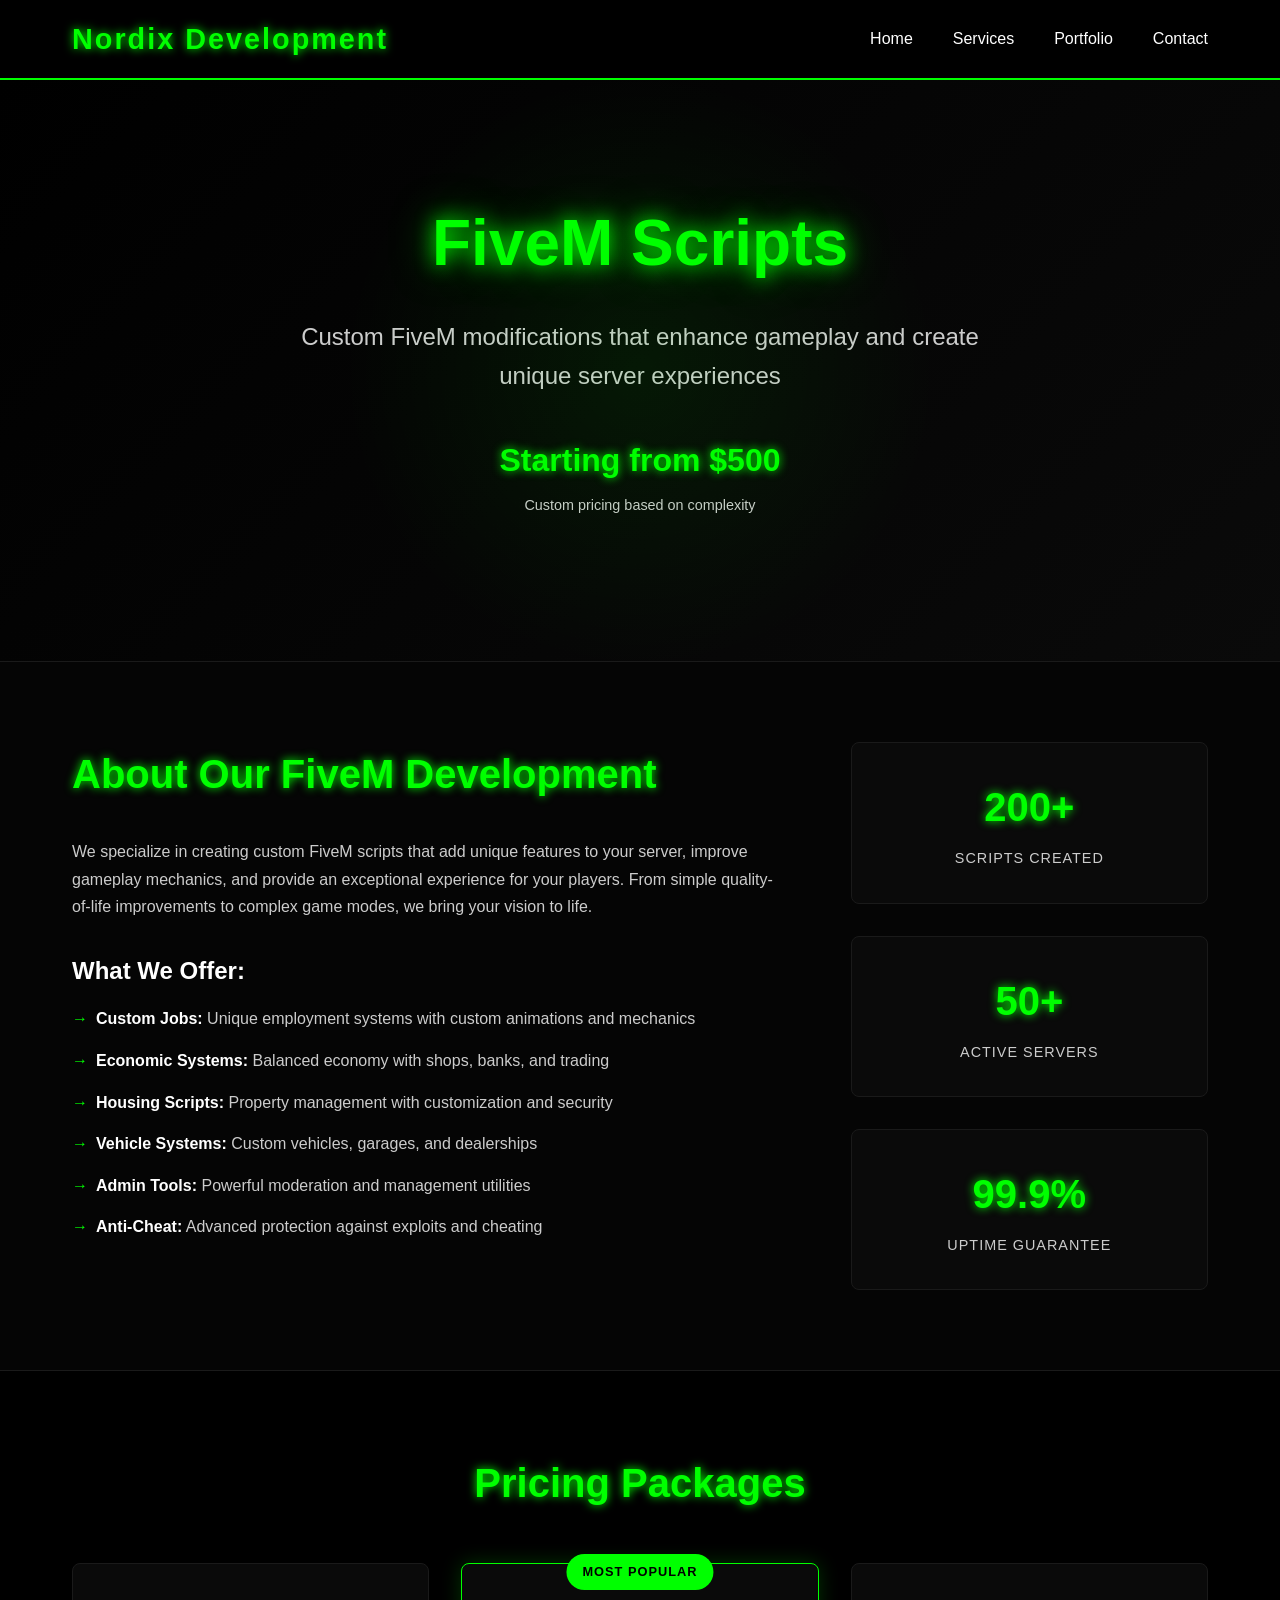
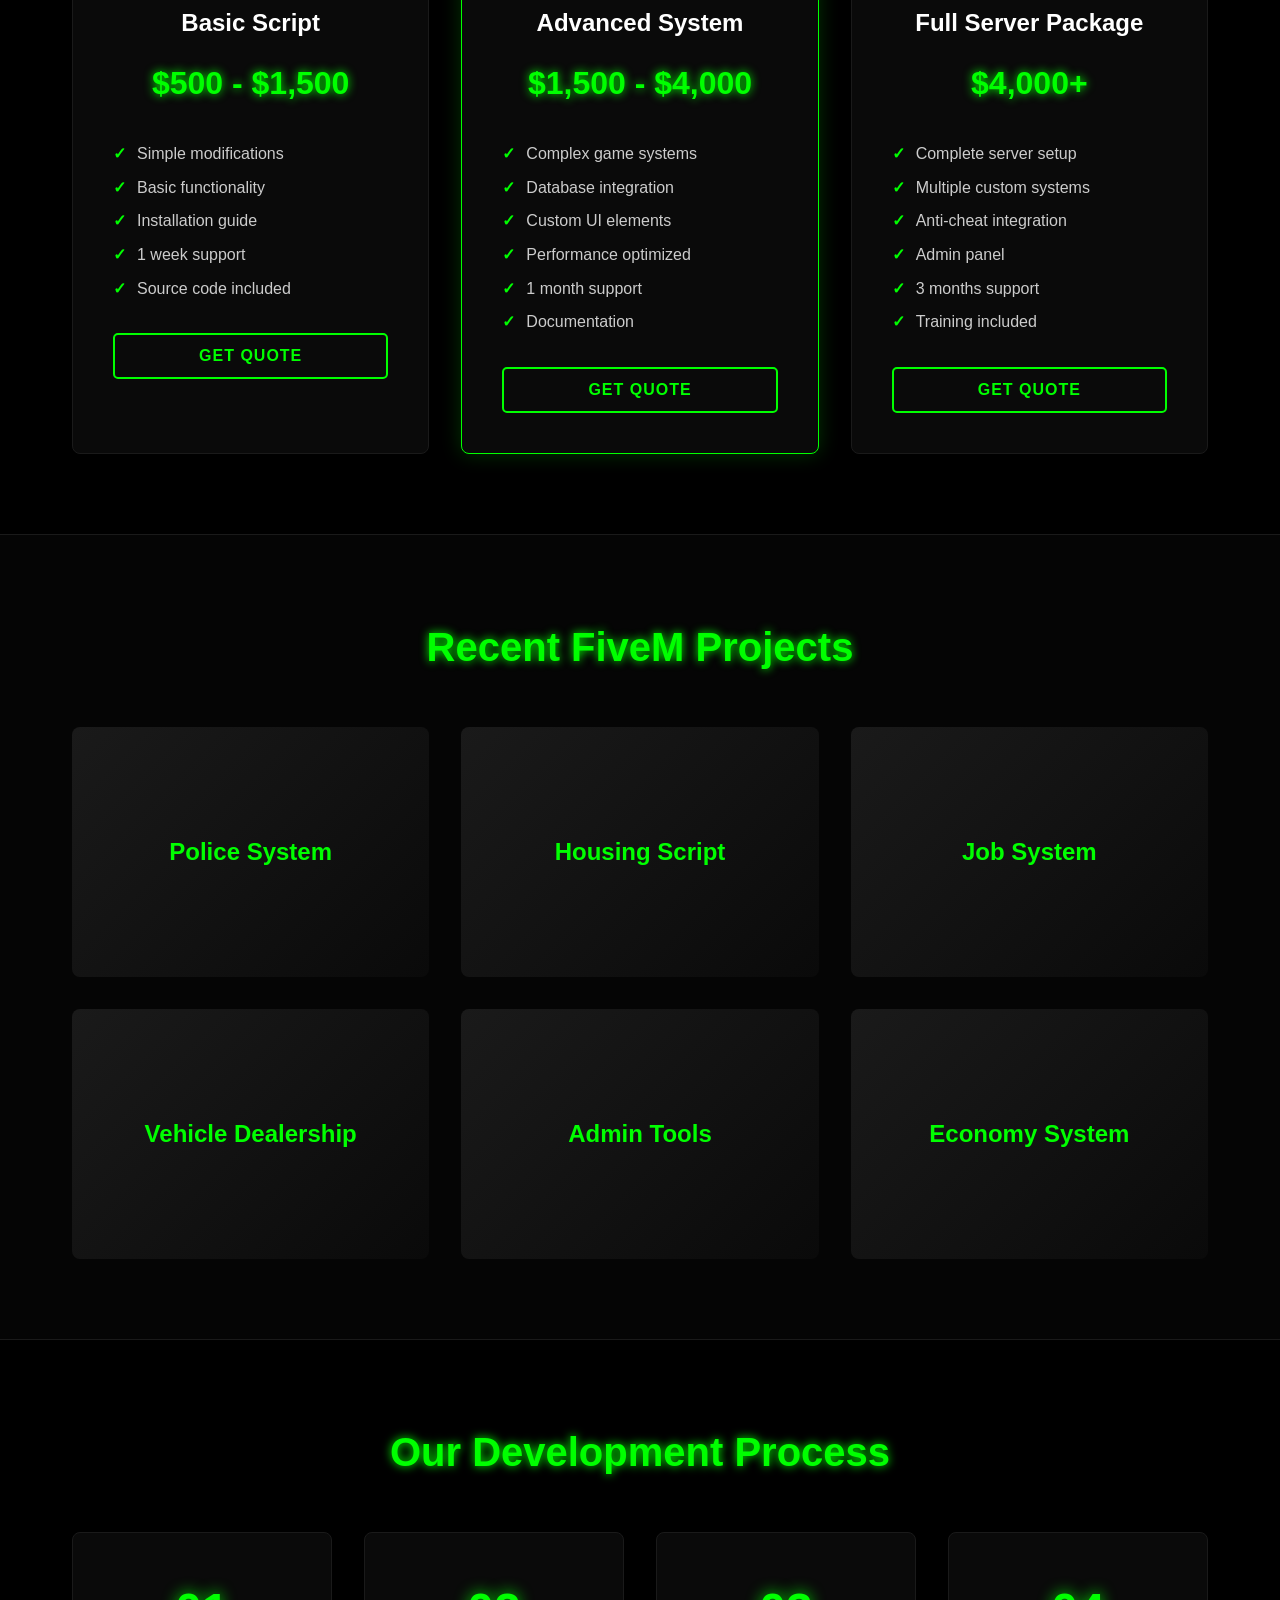
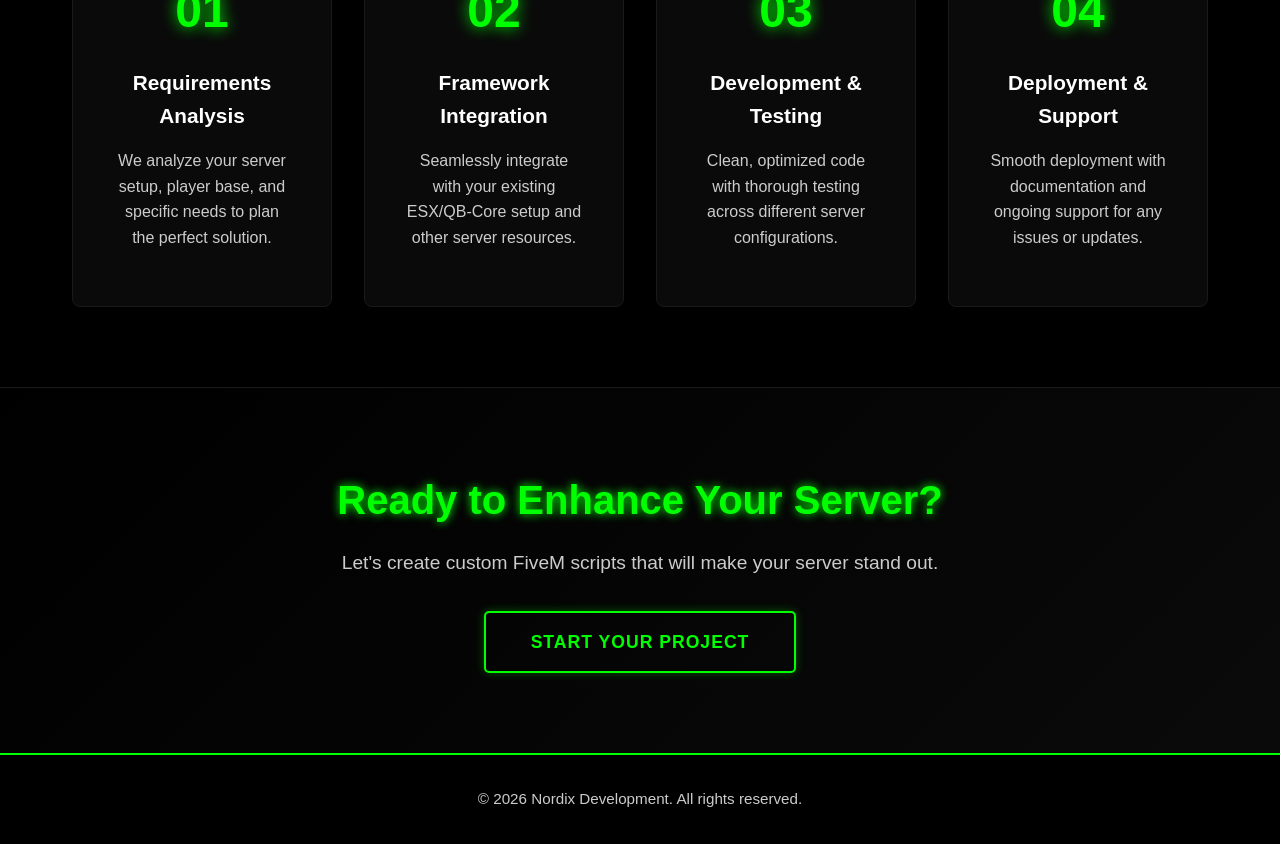
==== fivem.html @ 5d5c52d0 "Add service pages and Discord contact widget Add dedicated service pages for FiveM, UI/UX, and Custo" ====
<!DOCTYPE html>
<html lang="en">
<head>
    <meta charset="UTF-8">
    <meta name="viewport" content="width=device-width, initial-scale=1.0">
    <meta name="description" content="FiveM Scripts - Nordix Development">
    <title>FiveM Scripts | Nordix Development</title>
    <link rel="stylesheet" href="styles.css">
</head>
<body>
    <!-- Navigation Bar -->
    <nav class="navbar">
        <div class="navbar-container">
            <div class="logo">
                <a href="index.html" style="text-decoration: none; color: inherit;">
                    <h1>Nordix Development</h1>
                </a>
            </div>
            <ul class="nav-links">
                <li><a href="index.html" class="nav-link">Home</a></li>
                <li><a href="index.html#services" class="nav-link">Services</a></li>
                <li><a href="index.html#portfolio" class="nav-link">Portfolio</a></li>
                <li><a href="index.html#contact" class="nav-link">Contact</a></li>
            </ul>
        </div>
    </nav>

    <!-- Service Hero Section -->
    <section class="service-hero">
        <div class="section-container">
            <div class="service-hero-content">
                <h1 class="service-title">FiveM Scripts</h1>
                <p class="service-subtitle">Custom FiveM modifications that enhance gameplay and create unique server experiences</p>
                <div class="service-price">
                    <span class="price-range">Starting from $500</span>
                    <span class="price-note">Custom pricing based on complexity</span>
                </div>
            </div>
        </div>
    </section>

    <!-- About Section -->
    <section class="service-about">
        <div class="section-container">
            <div class="about-grid">
                <div class="about-content">
                    <h2>About Our FiveM Development</h2>
                    <p>We specialize in creating custom FiveM scripts that add unique features to your server, improve gameplay mechanics, and provide an exceptional experience for your players. From simple quality-of-life improvements to complex game modes, we bring your vision to life.</p>

                    <h3>What We Offer:</h3>
                    <ul class="service-features">
                        <li><strong>Custom Jobs:</strong> Unique employment systems with custom animations and mechanics</li>
                        <li><strong>Economic Systems:</strong> Balanced economy with shops, banks, and trading</li>
                        <li><strong>Housing Scripts:</strong> Property management with customization and security</li>
                        <li><strong>Vehicle Systems:</strong> Custom vehicles, garages, and dealerships</li>
                        <li><strong>Admin Tools:</strong> Powerful moderation and management utilities</li>
                        <li><strong>Anti-Cheat:</strong> Advanced protection against exploits and cheating</li>
                    </ul>
                </div>
                <div class="about-stats">
                    <div class="stat-card">
                        <div class="stat-number">200+</div>
                        <div class="stat-label">Scripts Created</div>
                    </div>
                    <div class="stat-card">
                        <div class="stat-number">50+</div>
                        <div class="stat-label">Active Servers</div>
                    </div>
                    <div class="stat-card">
                        <div class="stat-number">99.9%</div>
                        <div class="stat-label">Uptime Guarantee</div>
                    </div>
                </div>
            </div>
        </div>
    </section>

    <!-- Pricing Section -->
    <section class="service-pricing">
        <div class="section-container">
            <h2>Pricing Packages</h2>
            <div class="pricing-grid">
                <div class="pricing-card">
                    <h3>Basic Script</h3>
                    <div class="price">$500 - $1,500</div>
                    <ul>
                        <li>Simple modifications</li>
                        <li>Basic functionality</li>
                        <li>Installation guide</li>
                        <li>1 week support</li>
                        <li>Source code included</li>
                    </ul>
                    <button class="pricing-cta" onclick="window.open('https://discord.gg/xWtReGMQ7b', '_blank')">Get Quote</button>
                </div>

                <div class="pricing-card featured">
                    <div class="featured-badge">Most Popular</div>
                    <h3>Advanced System</h3>
                    <div class="price">$1,500 - $4,000</div>
                    <ul>
                        <li>Complex game systems</li>
                        <li>Database integration</li>
                        <li>Custom UI elements</li>
                        <li>Performance optimized</li>
                        <li>1 month support</li>
                        <li>Documentation</li>
                    </ul>
                    <button class="pricing-cta" onclick="window.open('https://discord.gg/xWtReGMQ7b', '_blank')">Get Quote</button>
                </div>

                <div class="pricing-card">
                    <h3>Full Server Package</h3>
                    <div class="price">$4,000+</div>
                    <ul>
                        <li>Complete server setup</li>
                        <li>Multiple custom systems</li>
                        <li>Anti-cheat integration</li>
                        <li>Admin panel</li>
                        <li>3 months support</li>
                        <li>Training included</li>
                    </ul>
                    <button class="pricing-cta" onclick="window.open('https://discord.gg/xWtReGMQ7b', '_blank')">Get Quote</button>
                </div>
            </div>
        </div>
    </section>

    <!-- Portfolio Gallery -->
    <section class="service-portfolio">
        <div class="section-container">
            <h2>Recent FiveM Projects</h2>
            <div class="gallery-grid">
                <div class="gallery-item">
                    <div class="gallery-image">
                        <div class="project-placeholder-large">Police System</div>
                        <div class="project-overlay">
                            <h4>Advanced PD System</h4>
                            <p>Complete police department with evidence system, jail management, and patrol routes</p>
                            <span class="tech-stack">Lua • MySQL • ESX Framework</span>
                        </div>
                    </div>
                </div>

                <div class="gallery-item">
                    <div class="gallery-image">
                        <div class="project-placeholder-large">Housing Script</div>
                        <div class="project-overlay">
                            <h4>Luxury Estates</h4>
                            <p>Premium housing system with furniture customization and security features</p>
                            <span class="tech-stack">Lua • oxmysql • Custom UI</span>
                        </div>
                    </div>
                </div>

                <div class="gallery-item">
                    <div class="gallery-image">
                        <div class="project-placeholder-large">Job System</div>
                        <div class="project-overlay">
                            <h4>Dynamic Jobs</h4>
                            <p>Modular job system with custom animations, pay rates, and progression</p>
                            <span class="tech-stack">Lua • ESX • Custom Props</span>
                        </div>
                    </div>
                </div>

                <div class="gallery-item">
                    <div class="gallery-image">
                        <div class="project-placeholder-large">Vehicle Dealership</div>
                        <div class="project-overlay">
                            <h4>Premium Auto</h4>
                            <p>Full-featured car dealership with test drives, financing, and customization</p>
                            <span class="tech-stack">Lua • MySQL • HTML/CSS</span>
                        </div>
                    </div>
                </div>

                <div class="gallery-item">
                    <div class="gallery-image">
                        <div class="project-placeholder-large">Admin Tools</div>
                        <div class="project-overlay">
                            <h4>Server Manager</h4>
                            <p>Comprehensive admin panel with player management and server monitoring</p>
                            <span class="tech-stack">Lua • NUI • Discord Integration</span>
                        </div>
                    </div>
                </div>

                <div class="gallery-item">
                    <div class="gallery-image">
                        <div class="project-placeholder-large">Economy System</div>
                        <div class="project-overlay">
                            <h4>Market Economy</h4>
                            <p>Dynamic economy with shops, black market, and player-driven pricing</p>
                            <span class="tech-stack">Lua • oxmysql • Real-time Updates</span>
                        </div>
                    </div>
                </div>
            </div>
        </div>
    </section>

    <!-- Process Section -->
    <section class="service-process">
        <div class="section-container">
            <h2>Our Development Process</h2>
            <div class="process-steps">
                <div class="process-step">
                    <div class="step-number">01</div>
                    <h3>Requirements Analysis</h3>
                    <p>We analyze your server setup, player base, and specific needs to plan the perfect solution.</p>
                </div>

                <div class="process-step">
                    <div class="step-number">02</div>
                    <h3>Framework Integration</h3>
                    <p>Seamlessly integrate with your existing ESX/QB-Core setup and other server resources.</p>
                </div>

                <div class="process-step">
                    <div class="step-number">03</div>
                    <h3>Development & Testing</h3>
                    <p>Clean, optimized code with thorough testing across different server configurations.</p>
                </div>

                <div class="process-step">
                    <div class="step-number">04</div>
                    <h3>Deployment & Support</h3>
                    <p>Smooth deployment with documentation and ongoing support for any issues or updates.</p>
                </div>
            </div>
        </div>
    </section>

    <!-- Contact CTA -->
    <section class="service-cta-section">
        <div class="section-container">
            <div class="cta-content">
                <h2>Ready to Enhance Your Server?</h2>
                <p>Let's create custom FiveM scripts that will make your server stand out.</p>
                <a href="index.html#contact" class="cta-button-large">Start Your Project</a>
            </div>
        </div>
    </section>

    <!-- Footer -->
    <footer class="footer">
        <p>&copy; 2026 Nordix Development. All rights reserved.</p>
    </footer>

    <script src="script.js"></script>
</body>
</html>
---- styles.css ----
/* ============================================
   NORDIX DEVELOPMENT - GLOBAL STYLES
   ============================================ */

:root {
    /* Color Variables */
    --primary-color: #00FF00;
    --dark-bg: #000000;
    --card-bg: #0a0a0a;
    --border-color: #1a1a1a;
    --text-primary: #ffffff;
    --text-secondary: #cccccc;
    
    /* Typography */
    --font-main: 'Segoe UI', Tahoma, Geneva, Verdana, sans-serif;
    
    /* Transitions */
    --transition: all 0.3s ease;
}

/* ============================================
   RESET & BASE STYLES
   ============================================ */

* {
    margin: 0;
    padding: 0;
    box-sizing: border-box;
}

html {
    scroll-behavior: smooth;
}

body {
    font-family: var(--font-main);
    background-color: var(--dark-bg);
    color: var(--text-primary);
    line-height: 1.6;
    overflow-x: hidden;
}

/* ============================================
   TYPOGRAPHY
   ============================================ */

h1, h2, h3, h4, h5, h6 {
    margin-bottom: 1rem;
    font-weight: 600;
}

h2 {
    font-size: 2.5rem;
}

h3 {
    font-size: 1.5rem;
}

p {
    color: var(--text-secondary);
    margin-bottom: 1rem;
}

/* ============================================
   NAVIGATION BAR
   ============================================ */

.navbar {
    position: sticky;
    top: 0;
    background-color: rgba(0, 0, 0, 0.95);
    backdrop-filter: blur(10px);
    border-bottom: 2px solid var(--primary-color);
    z-index: 1000;
    padding: 1rem 0;
}

.navbar-container {
    max-width: 1200px;
    margin: 0 auto;
    padding: 0 2rem;
    display: flex;
    justify-content: space-between;
    align-items: center;
}

.logo h1 {
    font-size: 1.8rem;
    color: var(--primary-color);
    text-shadow: 0 0 10px var(--primary-color);
    letter-spacing: 2px;
    margin: 0;
}

.nav-links {
    display: flex;
    list-style: none;
    gap: 2.5rem;
}

.nav-link {
    color: var(--text-primary);
    text-decoration: none;
    font-weight: 500;
    transition: var(--transition);
    position: relative;
}

.nav-link::after {
    content: '';
    position: absolute;
    bottom: -5px;
    left: 0;
    width: 0;
    height: 2px;
    background-color: var(--primary-color);
    transition: var(--transition);
}

.nav-link:hover {
    color: var(--primary-color);
    text-shadow: 0 0 10px var(--primary-color);
}

.nav-link:hover::after {
    width: 100%;
}

/* ============================================
   HERO SECTION
   ============================================ */

.hero {
    min-height: 100vh;
    display: flex;
    align-items: center;
    justify-content: center;
    background: linear-gradient(135deg, #000 0%, #0a0a0a 100%);
    position: relative;
    overflow: hidden;
}

.hero::before {
    content: '';
    position: absolute;
    width: 500px;
    height: 500px;
    background: radial-gradient(circle, rgba(0, 255, 0, 0.1) 0%, rgba(0, 255, 0, 0) 70%);
    border-radius: 50%;
    top: 50%;
    left: 50%;
    transform: translate(-50%, -50%);
    animation: pulse 8s ease-in-out infinite;
}

@keyframes pulse {
    0%, 100% {
        transform: translate(-50%, -50%) scale(1);
        opacity: 0.5;
    }
    50% {
        transform: translate(-50%, -50%) scale(1.1);
        opacity: 0.8;
    }
}

.hero-content {
    text-align: center;
    z-index: 10;
    max-width: 800px;
    padding: 2rem;
}

.hero-title {
    font-size: 4rem;
    font-weight: 700;
    margin-bottom: 1.5rem;
    color: var(--primary-color);
    text-shadow: 0 0 20px var(--primary-color), 0 0 40px rgba(0, 255, 0, 0.5);
    animation: fadeInDown 1s ease-out;
}

.hero-subtitle {
    font-size: 1.5rem;
    color: var(--text-secondary);
    margin-bottom: 2.5rem;
    animation: fadeInUp 1s ease-out;
}

@keyframes fadeInDown {
    from {
        opacity: 0;
        transform: translateY(-30px);
    }
    to {
        opacity: 1;
        transform: translateY(0);
    }
}

@keyframes fadeInUp {
    from {
        opacity: 0;
        transform: translateY(30px);
    }
    to {
        opacity: 1;
        transform: translateY(0);
    }
}

.cta-button {
    padding: 15px 45px;
    font-size: 1.1rem;
    background-color: transparent;
    color: var(--primary-color);
    border: 2px solid var(--primary-color);
    border-radius: 5px;
    cursor: pointer;
    font-weight: 600;
    letter-spacing: 1px;
    transition: var(--transition);
    text-transform: uppercase;
    box-shadow: 0 0 10px rgba(0, 255, 0, 0.3);
    animation: fadeInUp 1s ease-out 0.2s both;
}

.cta-button:hover {
    background-color: var(--primary-color);
    color: var(--dark-bg);
    box-shadow: 0 0 20px var(--primary-color), inset 0 0 20px rgba(0, 255, 0, 0.3);
    transform: translateY(-3px);
}

.cta-button:active {
    transform: translateY(-1px);
}

/* ============================================
   SECTION CONTAINER & TITLE
   ============================================ */

.section-container {
    max-width: 1200px;
    margin: 0 auto;
    padding: 0 2rem;
}

.section-title {
    text-align: center;
    font-size: 2.5rem;
    margin-bottom: 3rem;
    color: var(--primary-color);
    text-shadow: 0 0 10px var(--primary-color);
}

section {
    padding: 5rem 0;
}

/* ============================================
   SERVICES SECTION
   ============================================ */

.services {
    background-color: #050505;
    border-top: 1px solid var(--border-color);
    border-bottom: 1px solid var(--border-color);
}

.services-grid {
    display: grid;
    grid-template-columns: repeat(auto-fit, minmax(300px, 1fr));
    gap: 2rem;
}

.service-card {
    background-color: var(--card-bg);
    padding: 2.5rem;
    border: 1px solid var(--border-color);
    border-radius: 8px;
    text-align: center;
    transition: var(--transition);
    position: relative;
    overflow: hidden;
}

.service-card::before {
    content: '';
    position: absolute;
    top: 0;
    left: 0;
    right: 0;
    height: 3px;
    background: linear-gradient(90deg, transparent, var(--primary-color), transparent);
    transform: scaleX(0);
    transition: var(--transition);
}

.service-card:hover {
    background-color: rgba(0, 255, 0, 0.05);
    border-color: var(--primary-color);
    transform: translateY(-10px);
    box-shadow: 0 10px 30px rgba(0, 255, 0, 0.2);
}

.service-card:hover::before {
    transform: scaleX(1);
}

.service-icon {
    width: 80px;
    height: 80px;
    margin: 0 auto 1.5rem;
    color: var(--primary-color);
    display: flex;
    align-items: center;
    justify-content: center;
}

.service-icon svg {
    width: 100%;
    height: 100%;
    filter: drop-shadow(0 0 10px var(--primary-color));
}

.service-card h3 {
    margin-bottom: 1rem;
    color: var(--text-primary);
}

.service-card p {
    font-size: 0.95rem;
    color: var(--text-secondary);
}

.service-link {
    display: block;
    text-decoration: none;
    color: inherit;
}

.service-cta {
    display: inline-block;
    margin-top: 1rem;
    color: var(--primary-color);
    font-weight: 600;
    font-size: 0.9rem;
    text-transform: uppercase;
    letter-spacing: 1px;
    transition: var(--transition);
}

.service-card:hover .service-cta {
    transform: translateX(5px);
}

/* ============================================
   PORTFOLIO SECTION
   ============================================ */

.portfolio {
    background-color: #000000;
    border-top: 1px solid var(--border-color);
    border-bottom: 1px solid var(--border-color);
}

.portfolio-grid {
    display: grid;
    grid-template-columns: repeat(auto-fit, minmax(320px, 1fr));
    gap: 2rem;
}

.project-card {
    background-color: var(--card-bg);
    border: 1px solid var(--border-color);
    border-radius: 8px;
    overflow: hidden;
    transition: var(--transition);
}

.project-image {
    width: 100%;
    height: 200px;
    background: linear-gradient(135deg, #1a1a1a 0%, #0a0a0a 100%);
    display: flex;
    align-items: center;
    justify-content: center;
    position: relative;
    overflow: hidden;
}

.project-placeholder {
    color: var(--primary-color);
    font-size: 1.2rem;
    font-weight: 600;
    text-align: center;
    z-index: 2;
}

.project-image::before {
    content: '';
    position: absolute;
    top: 0;
    left: 0;
    right: 0;
    bottom: 0;
    background: linear-gradient(45deg, transparent 30%, var(--primary-color) 50%, transparent 70%);
    opacity: 0;
    animation: shimmer 3s infinite;
}

@keyframes shimmer {
    0% {
        transform: translateX(-100%);
        opacity: 0;
    }
    50% {
        opacity: 0.3;
    }
    100% {
        transform: translateX(100%);
        opacity: 0;
    }
}

.project-card:hover .project-image::before {
    animation: shimmer 1.5s;
}

.project-card > h3, 
.project-card > p,
.project-card > span {
    padding: 0 1.5rem;
}

.project-card > h3 {
    padding-top: 1.5rem;
    color: var(--text-primary);
}

.project-card > p {
    font-size: 0.95rem;
    color: var(--text-secondary);
}

.project-tag {
    display: inline-block;
    margin: 1rem 1.5rem 1.5rem;
    padding: 0.5rem 1rem;
    background-color: rgba(0, 255, 0, 0.1);
    color: var(--primary-color);
    border: 1px solid var(--primary-color);
    border-radius: 20px;
    font-size: 0.8rem;
    text-transform: uppercase;
    font-weight: 600;
}

.project-card:hover {
    background-color: rgba(0, 255, 0, 0.05);
    border-color: var(--primary-color);
    transform: translateY(-10px);
    box-shadow: 0 15px 40px rgba(0, 255, 0, 0.15);
}

/* ============================================
   CONTACT SECTION
   ============================================ */

.contact {
    background-color: #050505;
    border-top: 1px solid var(--border-color);
}

.discord-widget-container {
    display: flex;
    justify-content: center;
    align-items: center;
    padding: 2rem 0;
}

.discord-widget-container iframe {
    max-width: 100%;
    border-radius: 8px;
    box-shadow: 0 0 20px rgba(0, 255, 0, 0.1);
}

.contact-form {
    max-width: 600px;
    margin: 0 auto;
    background-color: var(--card-bg);
    padding: 2.5rem;
    border: 1px solid var(--border-color);
    border-radius: 8px;
    box-shadow: 0 0 20px rgba(0, 255, 0, 0.1);
}

.form-group {
    margin-bottom: 1.5rem;
}

.form-group label {
    display: block;
    margin-bottom: 0.5rem;
    color: var(--primary-color);
    font-weight: 600;
    text-transform: uppercase;
    font-size: 0.9rem;
    letter-spacing: 1px;
}

.form-group input,
.form-group textarea {
    width: 100%;
    padding: 12px 15px;
    background-color: #0a0a0a;
    border: 1px solid var(--border-color);
    border-radius: 5px;
    color: var(--text-primary);
    font-family: var(--font-main);
    font-size: 1rem;
    transition: var(--transition);
}

.form-group input:focus,
.form-group textarea:focus {
    outline: none;
    border-color: var(--primary-color);
    background-color: #121212;
    box-shadow: 0 0 10px rgba(0, 255, 0, 0.2);
}

.form-group input::placeholder,
.form-group textarea::placeholder {
    color: #666666;
}

.submit-button {
    width: 100%;
    padding: 15px;
    background-color: transparent;
    color: var(--primary-color);
    border: 2px solid var(--primary-color);
    border-radius: 5px;
    font-size: 1.1rem;
    font-weight: 600;
    text-transform: uppercase;
    letter-spacing: 1px;
    cursor: pointer;
    transition: var(--transition);
    box-shadow: 0 0 10px rgba(0, 255, 0, 0.3);
}

.submit-button:hover {
    background-color: var(--primary-color);
    color: var(--dark-bg);
    box-shadow: 0 0 20px var(--primary-color), inset 0 0 20px rgba(0, 255, 0, 0.3);
    transform: translateY(-2px);
}

.submit-button:active {
    transform: translateY(0);
}

/* ============================================
   FOOTER
   ============================================ */

.footer {
    background-color: #000000;
    border-top: 2px solid var(--primary-color);
    padding: 2rem;
    text-align: center;
    color: var(--text-secondary);
    font-size: 0.95rem;
}

.footer p {
    margin: 0;
}

/* ============================================
   RESPONSIVE DESIGN
   ============================================ */

@media (max-width: 768px) {
    .hero-title {
        font-size: 2.5rem;
    }

    .hero-subtitle {
        font-size: 1.1rem;
    }

    .section-title {
        font-size: 2rem;
    }

    h3 {
        font-size: 1.3rem;
    }

    .nav-links {
        gap: 1.5rem;
        font-size: 0.9rem;
    }

    .logo h1 {
        font-size: 1.4rem;
    }

    .services-grid,
    .portfolio-grid {
        grid-template-columns: 1fr;
    }

    .contact-form {
        padding: 1.5rem;
    }

    .navbar-container {
        flex-direction: column;
        gap: 1rem;
    }

    .nav-links {
        width: 100%;
        justify-content: center;
        flex-wrap: wrap;
    }
}

@media (max-width: 480px) {
    .hero-title {
        font-size: 2rem;
        text-shadow: 0 0 15px var(--primary-color);
    }

    .hero-subtitle {
        font-size: 1rem;
    }

    .section-title {
        font-size: 1.8rem;
    }

    .cta-button,
    .submit-button {
        padding: 12px 30px;
        font-size: 0.95rem;
    }

    .service-card,
    .project-card,
    .contact-form {
        padding: 1.5rem;
    }

    .discord-widget-container iframe {
        width: 100%;
        max-width: 400px;
        height: 400px;
    }

    .nav-links {
        gap: 1rem;
        font-size: 0.8rem;
    }

    h3 {
        font-size: 1.1rem;
    }

    section {
        padding: 3rem 0;
    }
}

/* ============================================
   SERVICE PAGES RESPONSIVE
   ============================================ */

@media (max-width: 768px) {
    .service-title {
        font-size: 2.5rem;
    }

    .service-subtitle {
        font-size: 1.1rem;
    }

    .about-grid {
        grid-template-columns: 1fr;
        gap: 2rem;
    }

    .pricing-grid {
        grid-template-columns: 1fr;
    }

    .gallery-grid {
        grid-template-columns: 1fr;
    }

    .process-steps {
        grid-template-columns: 1fr;
    }

    .gallery-image {
        height: 200px;
    }

    .project-placeholder-large {
        font-size: 1.2rem;
    }
}

@media (max-width: 480px) {
    .service-title {
        font-size: 2rem;
        text-shadow: 0 0 15px var(--primary-color);
    }

    .service-subtitle {
        font-size: 1rem;
    }

    .price-range {
        font-size: 1.5rem;
    }

    .stat-number {
        font-size: 2rem;
    }

    .step-number {
        font-size: 2.5rem;
    }

    .cta-content h2 {
        font-size: 2rem;
    }

    .cta-content p {
        font-size: 1rem;
    }
}

/* ============================================
   SERVICE PAGES STYLES
   ============================================ */

/* Service Hero Section */
.service-hero {
    min-height: 60vh;
    display: flex;
    align-items: center;
    background: linear-gradient(135deg, #000 0%, #0a0a0a 100%);
    position: relative;
    overflow: hidden;
    border-bottom: 1px solid var(--border-color);
}

.service-hero::before {
    content: '';
    position: absolute;
    width: 600px;
    height: 600px;
    background: radial-gradient(circle, rgba(0, 255, 0, 0.08) 0%, rgba(0, 255, 0, 0) 70%);
    border-radius: 50%;
    top: 50%;
    left: 50%;
    transform: translate(-50%, -50%);
    animation: pulse 10s ease-in-out infinite;
}

.service-hero-content {
    text-align: center;
    z-index: 10;
    max-width: 800px;
    margin: 0 auto;
    padding: 2rem;
}

.service-title {
    font-size: 4rem;
    font-weight: 700;
    margin-bottom: 1.5rem;
    color: var(--primary-color);
    text-shadow: 0 0 20px var(--primary-color), 0 0 40px rgba(0, 255, 0, 0.5);
    animation: fadeInDown 1s ease-out;
}

.service-subtitle {
    font-size: 1.5rem;
    color: var(--text-secondary);
    margin-bottom: 2.5rem;
    animation: fadeInUp 1s ease-out;
}

.service-price {
    display: flex;
    flex-direction: column;
    align-items: center;
    gap: 0.5rem;
    margin-bottom: 2rem;
}

.price-range {
    font-size: 2rem;
    font-weight: 700;
    color: var(--primary-color);
    text-shadow: 0 0 10px var(--primary-color);
}

.price-note {
    color: var(--text-secondary);
    font-size: 0.9rem;
}

/* Service About Section */
.service-about {
    background-color: #050505;
    padding: 5rem 0;
    border-bottom: 1px solid var(--border-color);
}

.about-grid {
    display: grid;
    grid-template-columns: 2fr 1fr;
    gap: 4rem;
    align-items: start;
}

.about-content h2 {
    color: var(--primary-color);
    margin-bottom: 2rem;
    text-shadow: 0 0 10px var(--primary-color);
}

.about-content p {
    margin-bottom: 2rem;
    line-height: 1.7;
}

.service-features {
    list-style: none;
    padding: 0;
}

.service-features li {
    margin-bottom: 1rem;
    padding-left: 1.5rem;
    position: relative;
    color: var(--text-secondary);
}

.service-features li::before {
    content: '→';
    position: absolute;
    left: 0;
    color: var(--primary-color);
    font-weight: bold;
}

.service-features strong {
    color: var(--text-primary);
}

.about-stats {
    display: grid;
    gap: 2rem;
}

.stat-card {
    background-color: var(--card-bg);
    padding: 2rem;
    border: 1px solid var(--border-color);
    border-radius: 8px;
    text-align: center;
    transition: var(--transition);
}

.stat-card:hover {
    background-color: rgba(0, 255, 0, 0.05);
    border-color: var(--primary-color);
    transform: translateY(-5px);
}

.stat-number {
    font-size: 2.5rem;
    font-weight: 700;
    color: var(--primary-color);
    margin-bottom: 0.5rem;
    text-shadow: 0 0 10px var(--primary-color);
}

.stat-label {
    color: var(--text-secondary);
    font-size: 0.9rem;
    text-transform: uppercase;
    letter-spacing: 1px;
}

/* Service Pricing Section */
.service-pricing {
    background-color: #000000;
    padding: 5rem 0;
    border-bottom: 1px solid var(--border-color);
}

.service-pricing h2 {
    text-align: center;
    margin-bottom: 3rem;
    color: var(--primary-color);
    text-shadow: 0 0 10px var(--primary-color);
}

.pricing-grid {
    display: grid;
    grid-template-columns: repeat(auto-fit, minmax(300px, 1fr));
    gap: 2rem;
}

.pricing-card {
    background-color: var(--card-bg);
    border: 1px solid var(--border-color);
    border-radius: 8px;
    padding: 2.5rem;
    text-align: center;
    transition: var(--transition);
    position: relative;
}

.pricing-card:hover {
    background-color: rgba(0, 255, 0, 0.05);
    border-color: var(--primary-color);
    transform: translateY(-10px);
    box-shadow: 0 15px 40px rgba(0, 255, 0, 0.15);
}

.pricing-card.featured {
    border-color: var(--primary-color);
    box-shadow: 0 0 20px rgba(0, 255, 0, 0.2);
}

.featured-badge {
    position: absolute;
    top: -10px;
    left: 50%;
    transform: translateX(-50%);
    background-color: var(--primary-color);
    color: #000000;
    padding: 0.5rem 1rem;
    border-radius: 20px;
    font-size: 0.8rem;
    font-weight: 600;
    text-transform: uppercase;
    letter-spacing: 1px;
}

.pricing-card h3 {
    font-size: 1.5rem;
    margin-bottom: 1rem;
    color: var(--text-primary);
}

.price {
    font-size: 2rem;
    font-weight: 700;
    color: var(--primary-color);
    margin-bottom: 2rem;
    text-shadow: 0 0 10px var(--primary-color);
}

.pricing-card ul {
    list-style: none;
    padding: 0;
    margin-bottom: 2rem;
    text-align: left;
}

.pricing-card li {
    margin-bottom: 0.5rem;
    color: var(--text-secondary);
    padding-left: 1.5rem;
    position: relative;
}

.pricing-card li::before {
    content: '✓';
    position: absolute;
    left: 0;
    color: var(--primary-color);
    font-weight: bold;
}

.pricing-cta {
    width: 100%;
    padding: 12px;
    background-color: transparent;
    color: var(--primary-color);
    border: 2px solid var(--primary-color);
    border-radius: 5px;
    font-size: 1rem;
    font-weight: 600;
    text-transform: uppercase;
    letter-spacing: 1px;
    cursor: pointer;
    transition: var(--transition);
}

.pricing-cta:hover {
    background-color: var(--primary-color);
    color: #000000;
}

/* Service Portfolio Section */
.service-portfolio {
    background-color: #050505;
    padding: 5rem 0;
    border-bottom: 1px solid var(--border-color);
}

.service-portfolio h2 {
    text-align: center;
    margin-bottom: 3rem;
    color: var(--primary-color);
    text-shadow: 0 0 10px var(--primary-color);
}

.gallery-grid {
    display: grid;
    grid-template-columns: repeat(auto-fit, minmax(350px, 1fr));
    gap: 2rem;
}

.gallery-item {
    position: relative;
    border-radius: 8px;
    overflow: hidden;
    transition: var(--transition);
}

.gallery-item:hover {
    transform: translateY(-10px);
}

.gallery-image {
    width: 100%;
    height: 250px;
    background: linear-gradient(135deg, #1a1a1a 0%, #0a0a0a 100%);
    display: flex;
    align-items: center;
    justify-content: center;
    position: relative;
    overflow: hidden;
}

.project-placeholder-large {
    color: var(--primary-color);
    font-size: 1.5rem;
    font-weight: 600;
    text-align: center;
    z-index: 2;
}

.gallery-image::before {
    content: '';
    position: absolute;
    top: 0;
    left: 0;
    right: 0;
    bottom: 0;
    background: linear-gradient(45deg, transparent 30%, var(--primary-color) 50%, transparent 70%);
    opacity: 0;
    transition: var(--transition);
}

.gallery-item:hover .gallery-image::before {
    opacity: 0.3;
    animation: shimmer 2s infinite;
}

.project-overlay {
    position: absolute;
    bottom: 0;
    left: 0;
    right: 0;
    background: linear-gradient(transparent, rgba(0, 0, 0, 0.9));
    padding: 2rem 1.5rem 1.5rem;
    transform: translateY(100%);
    transition: var(--transition);
}

.gallery-item:hover .project-overlay {
    transform: translateY(0);
}

.project-overlay h4 {
    color: var(--primary-color);
    margin-bottom: 0.5rem;
    font-size: 1.2rem;
}

.project-overlay p {
    color: var(--text-secondary);
    font-size: 0.9rem;
    margin-bottom: 1rem;
    line-height: 1.4;
}

.tech-stack {
    display: inline-block;
    background-color: rgba(0, 255, 0, 0.1);
    color: var(--primary-color);
    padding: 0.3rem 0.8rem;
    border-radius: 15px;
    font-size: 0.75rem;
    text-transform: uppercase;
    letter-spacing: 0.5px;
    border: 1px solid var(--primary-color);
}

/* Service Process Section */
.service-process {
    background-color: #000000;
    padding: 5rem 0;
    border-bottom: 1px solid var(--border-color);
}

.service-process h2 {
    text-align: center;
    margin-bottom: 3rem;
    color: var(--primary-color);
    text-shadow: 0 0 10px var(--primary-color);
}

.process-steps {
    display: grid;
    grid-template-columns: repeat(auto-fit, minmax(250px, 1fr));
    gap: 2rem;
}

.process-step {
    background-color: var(--card-bg);
    padding: 2.5rem;
    border: 1px solid var(--border-color);
    border-radius: 8px;
    text-align: center;
    transition: var(--transition);
}

.process-step:hover {
    background-color: rgba(0, 255, 0, 0.05);
    border-color: var(--primary-color);
    transform: translateY(-5px);
}

.step-number {
    font-size: 3rem;
    font-weight: 700;
    color: var(--primary-color);
    margin-bottom: 1rem;
    text-shadow: 0 0 15px var(--primary-color);
}

.process-step h3 {
    font-size: 1.3rem;
    margin-bottom: 1rem;
    color: var(--text-primary);
}

.process-step p {
    color: var(--text-secondary);
    line-height: 1.6;
}

/* Service CTA Section */
.service-cta-section {
    background: linear-gradient(135deg, #000 0%, #0a0a0a 100%);
    padding: 5rem 0;
    text-align: center;
}

.cta-content h2 {
    font-size: 2.5rem;
    margin-bottom: 1rem;
    color: var(--primary-color);
    text-shadow: 0 0 10px var(--primary-color);
}

.cta-content p {
    font-size: 1.2rem;
    color: var(--text-secondary);
    margin-bottom: 2rem;
    max-width: 600px;
    margin-left: auto;
    margin-right: auto;
}

.cta-button-large {
    display: inline-block;
    padding: 15px 45px;
    font-size: 1.1rem;
    background-color: transparent;
    color: var(--primary-color);
    border: 2px solid var(--primary-color);
    border-radius: 5px;
    cursor: pointer;
    font-weight: 600;
    letter-spacing: 1px;
    transition: var(--transition);
    text-transform: uppercase;
    text-decoration: none;
    box-shadow: 0 0 10px rgba(0, 255, 0, 0.3);
}

.cta-button-large:hover {
    background-color: var(--primary-color);
    color: #000000;
    box-shadow: 0 0 20px var(--primary-color), inset 0 0 20px rgba(0, 255, 0, 0.3);
    transform: translateY(-3px);
}
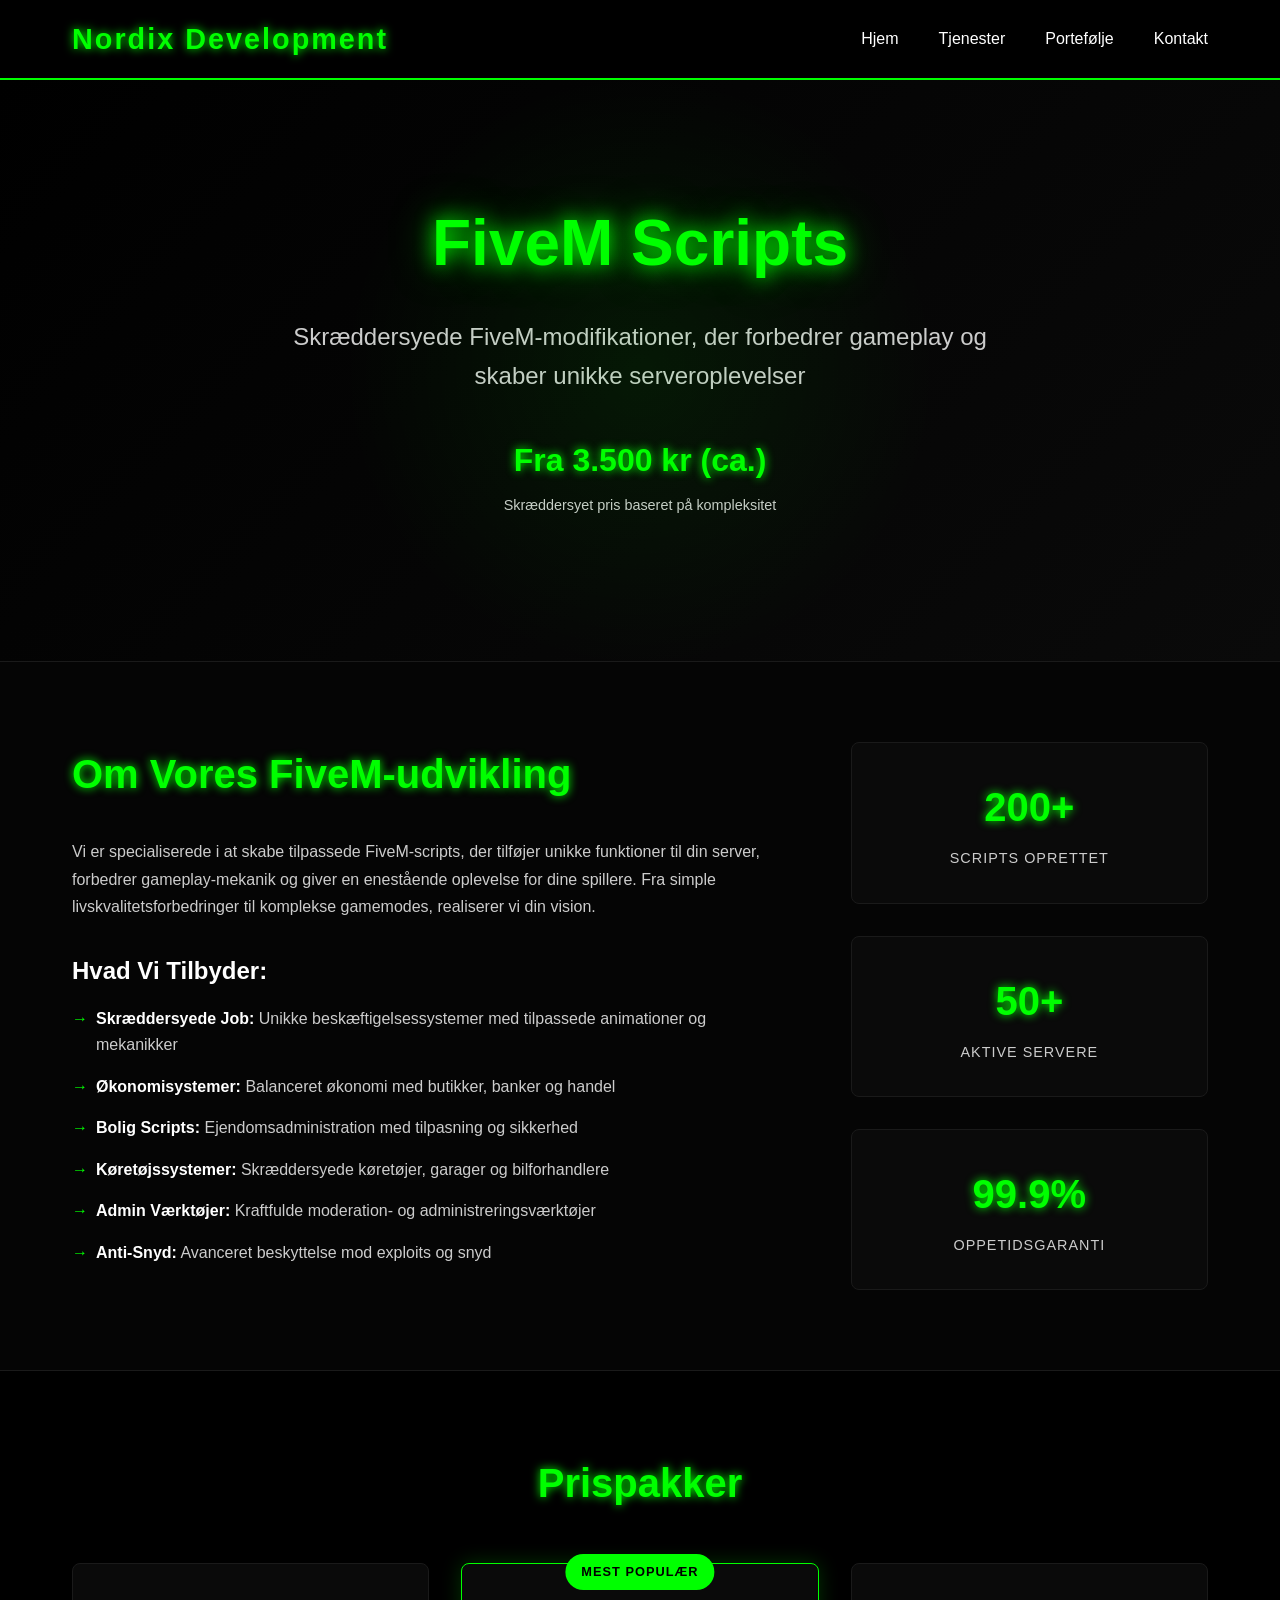
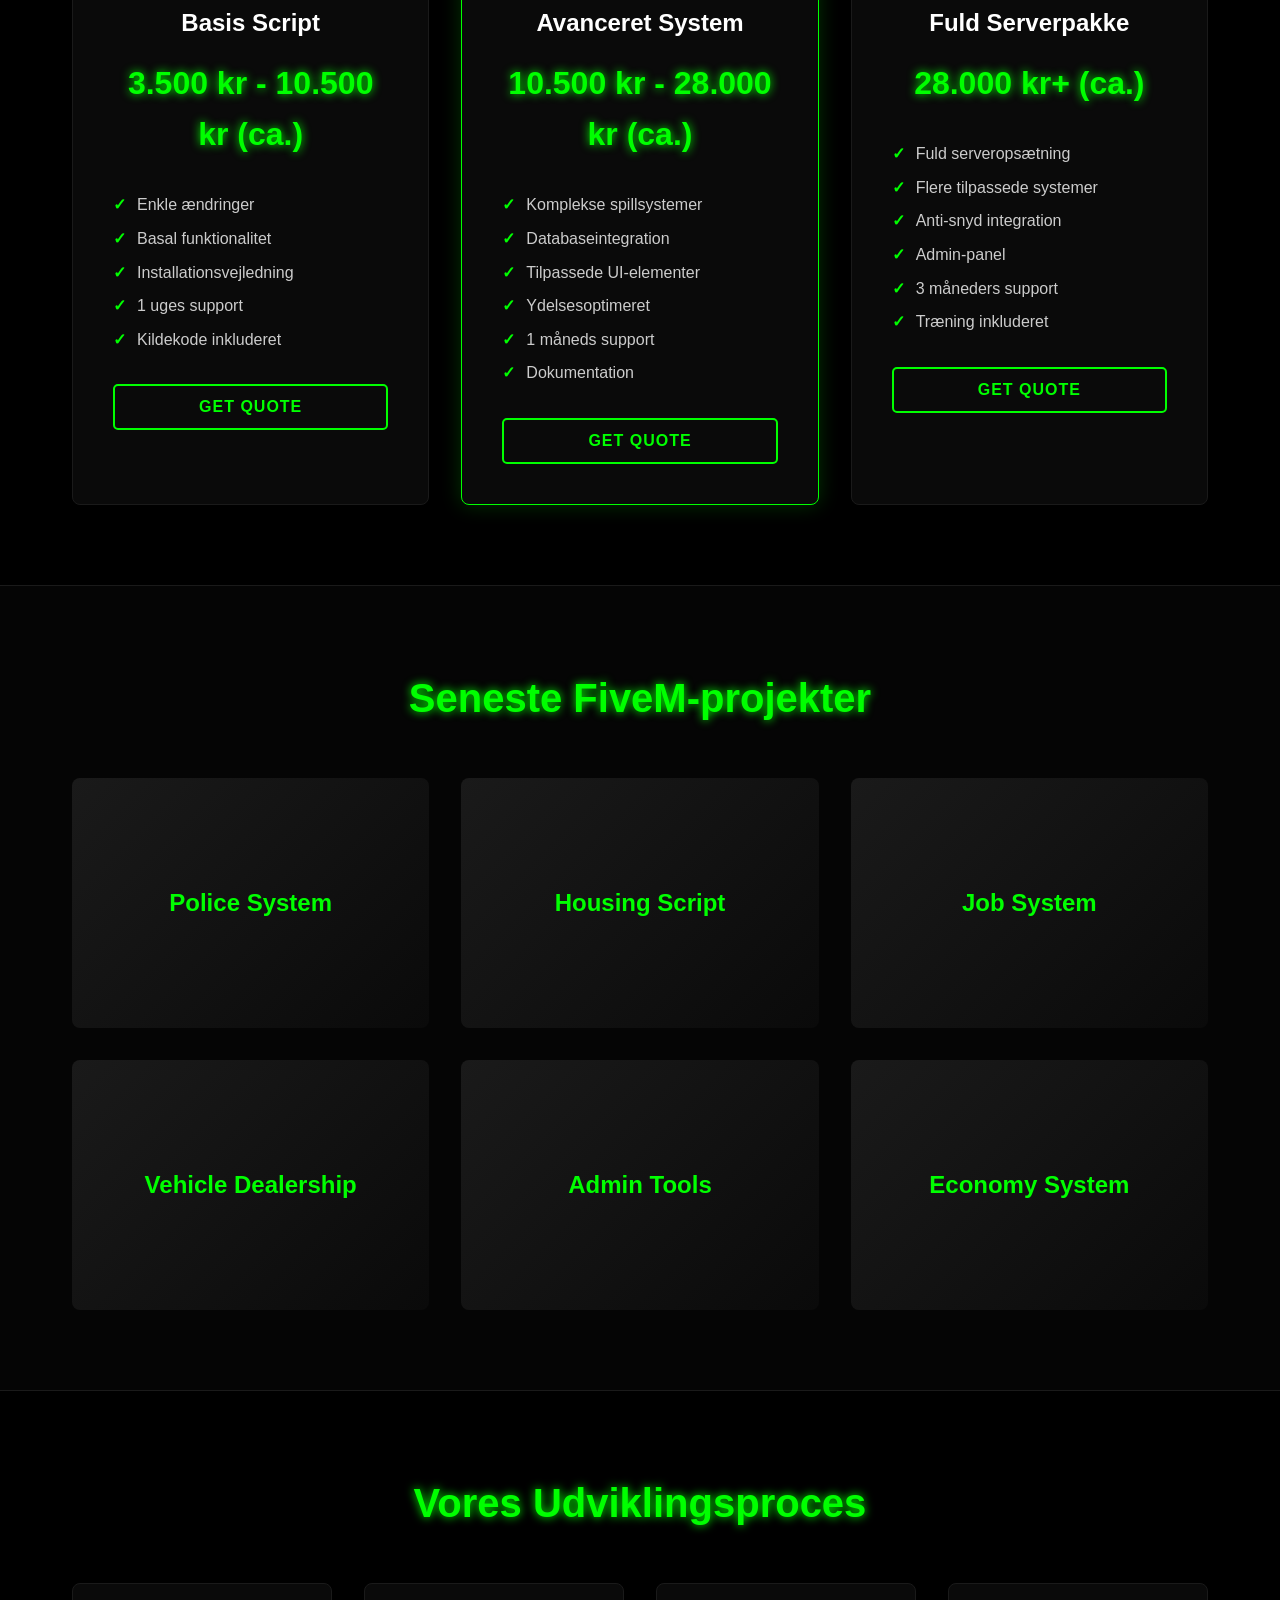
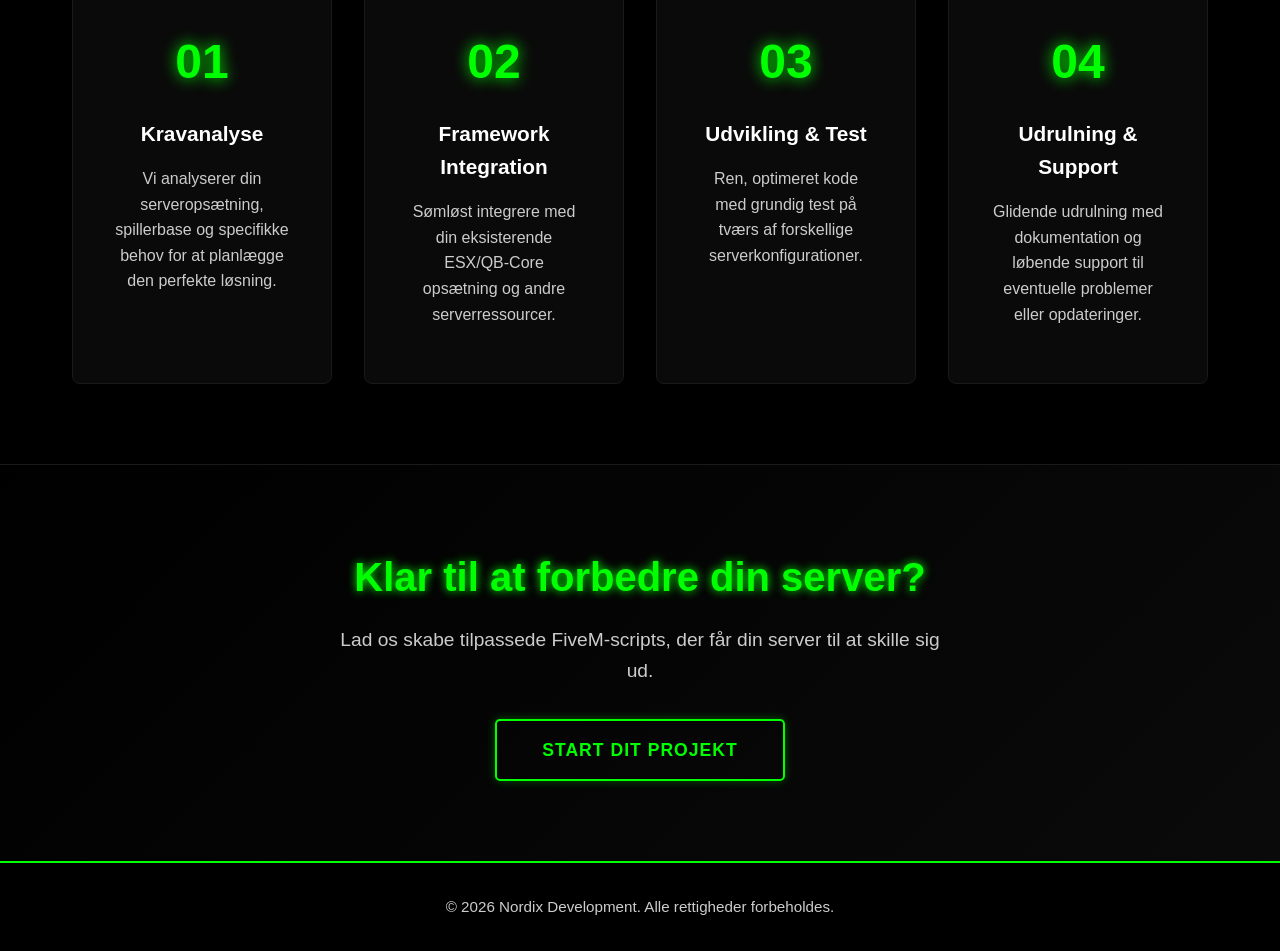
==== commit 7c3b66ed: "Translate site content to Danish Translate website content and metadata to Danish across core pages." ====
--- a/fivem.html
+++ b/fivem.html
@@ -1,5 +1,5 @@
 <!DOCTYPE html>
-<html lang="en">
+<html lang="da">
 <head>
     <meta charset="UTF-8">
     <meta name="viewport" content="width=device-width, initial-scale=1.0">
@@ -17,10 +17,10 @@
                 </a>
             </div>
             <ul class="nav-links">
-                <li><a href="index.html" class="nav-link">Home</a></li>
-                <li><a href="index.html#services" class="nav-link">Services</a></li>
-                <li><a href="index.html#portfolio" class="nav-link">Portfolio</a></li>
-                <li><a href="index.html#contact" class="nav-link">Contact</a></li>
+                <li><a href="index.html" class="nav-link">Hjem</a></li>
+                <li><a href="index.html#services" class="nav-link">Tjenester</a></li>
+                <li><a href="index.html#portfolio" class="nav-link">Portefølje</a></li>
+                <li><a href="index.html#contact" class="nav-link">Kontakt</a></li>
             </ul>
         </div>
     </nav>
@@ -30,10 +30,10 @@
         <div class="section-container">
             <div class="service-hero-content">
                 <h1 class="service-title">FiveM Scripts</h1>
-                <p class="service-subtitle">Custom FiveM modifications that enhance gameplay and create unique server experiences</p>
+                <p class="service-subtitle">Skræddersyede FiveM-modifikationer, der forbedrer gameplay og skaber unikke serveroplevelser</p>
                 <div class="service-price">
-                    <span class="price-range">Starting from $500</span>
-                    <span class="price-note">Custom pricing based on complexity</span>
+                    <span class="price-range">Fra 3.500 kr (ca.)</span>
+                    <span class="price-note">Skræddersyet pris baseret på kompleksitet</span>
                 </div>
             </div>
         </div>
@@ -44,31 +44,31 @@
         <div class="section-container">
             <div class="about-grid">
                 <div class="about-content">
-                    <h2>About Our FiveM Development</h2>
-                    <p>We specialize in creating custom FiveM scripts that add unique features to your server, improve gameplay mechanics, and provide an exceptional experience for your players. From simple quality-of-life improvements to complex game modes, we bring your vision to life.</p>
-
-                    <h3>What We Offer:</h3>
+                    <h2>Om Vores FiveM-udvikling</h2>
+                    <p>Vi er specialiserede i at skabe tilpassede FiveM-scripts, der tilføjer unikke funktioner til din server, forbedrer gameplay-mekanik og giver en enestående oplevelse for dine spillere. Fra simple livskvalitetsforbedringer til komplekse gamemodes, realiserer vi din vision.</p>
+
+                    <h3>Hvad Vi Tilbyder:</h3>
                     <ul class="service-features">
-                        <li><strong>Custom Jobs:</strong> Unique employment systems with custom animations and mechanics</li>
-                        <li><strong>Economic Systems:</strong> Balanced economy with shops, banks, and trading</li>
-                        <li><strong>Housing Scripts:</strong> Property management with customization and security</li>
-                        <li><strong>Vehicle Systems:</strong> Custom vehicles, garages, and dealerships</li>
-                        <li><strong>Admin Tools:</strong> Powerful moderation and management utilities</li>
-                        <li><strong>Anti-Cheat:</strong> Advanced protection against exploits and cheating</li>
+                        <li><strong>Skræddersyede Job:</strong> Unikke beskæftigelsessystemer med tilpassede animationer og mekanikker</li>
+                        <li><strong>Økonomisystemer:</strong> Balanceret økonomi med butikker, banker og handel</li>
+                        <li><strong>Bolig Scripts:</strong> Ejendomsadministration med tilpasning og sikkerhed</li>
+                        <li><strong>Køretøjssystemer:</strong> Skræddersyede køretøjer, garager og bilforhandlere</li>
+                        <li><strong>Admin Værktøjer:</strong> Kraftfulde moderation- og administreringsværktøjer</li>
+                        <li><strong>Anti-Snyd:</strong> Avanceret beskyttelse mod exploits og snyd</li>
                     </ul>
                 </div>
                 <div class="about-stats">
                     <div class="stat-card">
                         <div class="stat-number">200+</div>
-                        <div class="stat-label">Scripts Created</div>
+                        <div class="stat-label">Scripts Oprettet</div>
                     </div>
                     <div class="stat-card">
                         <div class="stat-number">50+</div>
-                        <div class="stat-label">Active Servers</div>
+                        <div class="stat-label">Aktive Servere</div>
                     </div>
                     <div class="stat-card">
                         <div class="stat-number">99.9%</div>
-                        <div class="stat-label">Uptime Guarantee</div>
+                        <div class="stat-label">Oppetidsgaranti</div>
                     </div>
                 </div>
             </div>
@@ -78,46 +78,46 @@
     <!-- Pricing Section -->
     <section class="service-pricing">
         <div class="section-container">
-            <h2>Pricing Packages</h2>
+            <h2>Prispakker</h2>
             <div class="pricing-grid">
                 <div class="pricing-card">
-                    <h3>Basic Script</h3>
-                    <div class="price">$500 - $1,500</div>
+                    <h3>Basis Script</h3>
+                    <div class="price">3.500 kr - 10.500 kr (ca.)</div>
                     <ul>
-                        <li>Simple modifications</li>
-                        <li>Basic functionality</li>
-                        <li>Installation guide</li>
-                        <li>1 week support</li>
-                        <li>Source code included</li>
+                        <li>Enkle ændringer</li>
+                        <li>Basal funktionalitet</li>
+                        <li>Installationsvejledning</li>
+                        <li>1 uges support</li>
+                        <li>Kildekode inkluderet</li>
                     </ul>
                     <button class="pricing-cta" onclick="window.open('https://discord.gg/xWtReGMQ7b', '_blank')">Get Quote</button>
                 </div>
 
                 <div class="pricing-card featured">
-                    <div class="featured-badge">Most Popular</div>
-                    <h3>Advanced System</h3>
-                    <div class="price">$1,500 - $4,000</div>
+                    <div class="featured-badge">Mest Populær</div>
+                    <h3>Avanceret System</h3>
+                    <div class="price">10.500 kr - 28.000 kr (ca.)</div>
                     <ul>
-                        <li>Complex game systems</li>
-                        <li>Database integration</li>
-                        <li>Custom UI elements</li>
-                        <li>Performance optimized</li>
-                        <li>1 month support</li>
-                        <li>Documentation</li>
+                        <li>Komplekse spillsystemer</li>
+                        <li>Databaseintegration</li>
+                        <li>Tilpassede UI-elementer</li>
+                        <li>Ydelsesoptimeret</li>
+                        <li>1 måneds support</li>
+                        <li>Dokumentation</li>
                     </ul>
                     <button class="pricing-cta" onclick="window.open('https://discord.gg/xWtReGMQ7b', '_blank')">Get Quote</button>
                 </div>
 
                 <div class="pricing-card">
-                    <h3>Full Server Package</h3>
-                    <div class="price">$4,000+</div>
+                    <h3>Fuld Serverpakke</h3>
+                    <div class="price">28.000 kr+ (ca.)</div>
                     <ul>
-                        <li>Complete server setup</li>
-                        <li>Multiple custom systems</li>
-                        <li>Anti-cheat integration</li>
-                        <li>Admin panel</li>
-                        <li>3 months support</li>
-                        <li>Training included</li>
+                        <li>Fuld serveropsætning</li>
+                        <li>Flere tilpassede systemer</li>
+                        <li>Anti-snyd integration</li>
+                        <li>Admin-panel</li>
+                        <li>3 måneders support</li>
+                        <li>Træning inkluderet</li>
                     </ul>
                     <button class="pricing-cta" onclick="window.open('https://discord.gg/xWtReGMQ7b', '_blank')">Get Quote</button>
                 </div>
@@ -128,14 +128,14 @@
     <!-- Portfolio Gallery -->
     <section class="service-portfolio">
         <div class="section-container">
-            <h2>Recent FiveM Projects</h2>
+            <h2>Seneste FiveM-projekter</h2>
             <div class="gallery-grid">
                 <div class="gallery-item">
                     <div class="gallery-image">
                         <div class="project-placeholder-large">Police System</div>
                         <div class="project-overlay">
-                            <h4>Advanced PD System</h4>
-                            <p>Complete police department with evidence system, jail management, and patrol routes</p>
+                            <h4>Avanceret PD System</h4>
+                            <p>Komplet politiafdeling med bevis-system, fængselsstyring og patruljeruter</p>
                             <span class="tech-stack">Lua • MySQL • ESX Framework</span>
                         </div>
                     </div>
@@ -145,8 +145,8 @@
                     <div class="gallery-image">
                         <div class="project-placeholder-large">Housing Script</div>
                         <div class="project-overlay">
-                            <h4>Luxury Estates</h4>
-                            <p>Premium housing system with furniture customization and security features</p>
+                            <h4>Luksusboliger</h4>
+                            <p>Premium boligsystem med møbeltilpasning og sikkerhedsfunktioner</p>
                             <span class="tech-stack">Lua • oxmysql • Custom UI</span>
                         </div>
                     </div>
@@ -156,8 +156,8 @@
                     <div class="gallery-image">
                         <div class="project-placeholder-large">Job System</div>
                         <div class="project-overlay">
-                            <h4>Dynamic Jobs</h4>
-                            <p>Modular job system with custom animations, pay rates, and progression</p>
+                            <h4>Dynamiske Job</h4>
+                            <p>Modulært job system med tilpassede animationer, lønninger og progression</p>
                             <span class="tech-stack">Lua • ESX • Custom Props</span>
                         </div>
                     </div>
@@ -168,7 +168,7 @@
                         <div class="project-placeholder-large">Vehicle Dealership</div>
                         <div class="project-overlay">
                             <h4>Premium Auto</h4>
-                            <p>Full-featured car dealership with test drives, financing, and customization</p>
+                            <p>Fuld funktionsdygtig bilforhandler med prøveturer, finansiering og tilpasning</p>
                             <span class="tech-stack">Lua • MySQL • HTML/CSS</span>
                         </div>
                     </div>
@@ -179,7 +179,7 @@
                         <div class="project-placeholder-large">Admin Tools</div>
                         <div class="project-overlay">
                             <h4>Server Manager</h4>
-                            <p>Comprehensive admin panel with player management and server monitoring</p>
+                            <p>Omfattende admin-panel med spillerstyring og serverovervågning</p>
                             <span class="tech-stack">Lua • NUI • Discord Integration</span>
                         </div>
                     </div>
@@ -189,8 +189,8 @@
                     <div class="gallery-image">
                         <div class="project-placeholder-large">Economy System</div>
                         <div class="project-overlay">
-                            <h4>Market Economy</h4>
-                            <p>Dynamic economy with shops, black market, and player-driven pricing</p>
+                            <h4>Markedsøkonomi</h4>
+                            <p>Dynamisk økonomi med butikker, sort marked og spillerstyret prisfastsættelse</p>
                             <span class="tech-stack">Lua • oxmysql • Real-time Updates</span>
                         </div>
                     </div>
@@ -202,30 +202,30 @@
     <!-- Process Section -->
     <section class="service-process">
         <div class="section-container">
-            <h2>Our Development Process</h2>
+            <h2>Vores Udviklingsproces</h2>
             <div class="process-steps">
                 <div class="process-step">
                     <div class="step-number">01</div>
-                    <h3>Requirements Analysis</h3>
-                    <p>We analyze your server setup, player base, and specific needs to plan the perfect solution.</p>
+                    <h3>Kravanalyse</h3>
+                    <p>Vi analyserer din serveropsætning, spillerbase og specifikke behov for at planlægge den perfekte løsning.</p>
                 </div>
 
                 <div class="process-step">
                     <div class="step-number">02</div>
                     <h3>Framework Integration</h3>
-                    <p>Seamlessly integrate with your existing ESX/QB-Core setup and other server resources.</p>
+                    <p>Sømløst integrere med din eksisterende ESX/QB-Core opsætning og andre serverressourcer.</p>
                 </div>
 
                 <div class="process-step">
                     <div class="step-number">03</div>
-                    <h3>Development & Testing</h3>
-                    <p>Clean, optimized code with thorough testing across different server configurations.</p>
+                    <h3>Udvikling & Test</h3>
+                    <p>Ren, optimeret kode med grundig test på tværs af forskellige serverkonfigurationer.</p>
                 </div>
 
                 <div class="process-step">
                     <div class="step-number">04</div>
-                    <h3>Deployment & Support</h3>
-                    <p>Smooth deployment with documentation and ongoing support for any issues or updates.</p>
+                    <h3>Udrulning & Support</h3>
+                    <p>Glidende udrulning med dokumentation og løbende support til eventuelle problemer eller opdateringer.</p>
                 </div>
             </div>
         </div>
@@ -235,16 +235,16 @@
     <section class="service-cta-section">
         <div class="section-container">
             <div class="cta-content">
-                <h2>Ready to Enhance Your Server?</h2>
-                <p>Let's create custom FiveM scripts that will make your server stand out.</p>
-                <a href="index.html#contact" class="cta-button-large">Start Your Project</a>
+                <h2>Klar til at forbedre din server?</h2>
+                <p>Lad os skabe tilpassede FiveM-scripts, der får din server til at skille sig ud.</p>
+                <a href="index.html#contact" class="cta-button-large">Start Dit Projekt</a>
             </div>
         </div>
     </section>
 
     <!-- Footer -->
     <footer class="footer">
-        <p>&copy; 2026 Nordix Development. All rights reserved.</p>
+        <p>&copy; 2026 Nordix Development. Alle rettigheder forbeholdes.</p>
     </footer>
 
     <script src="script.js"></script>
